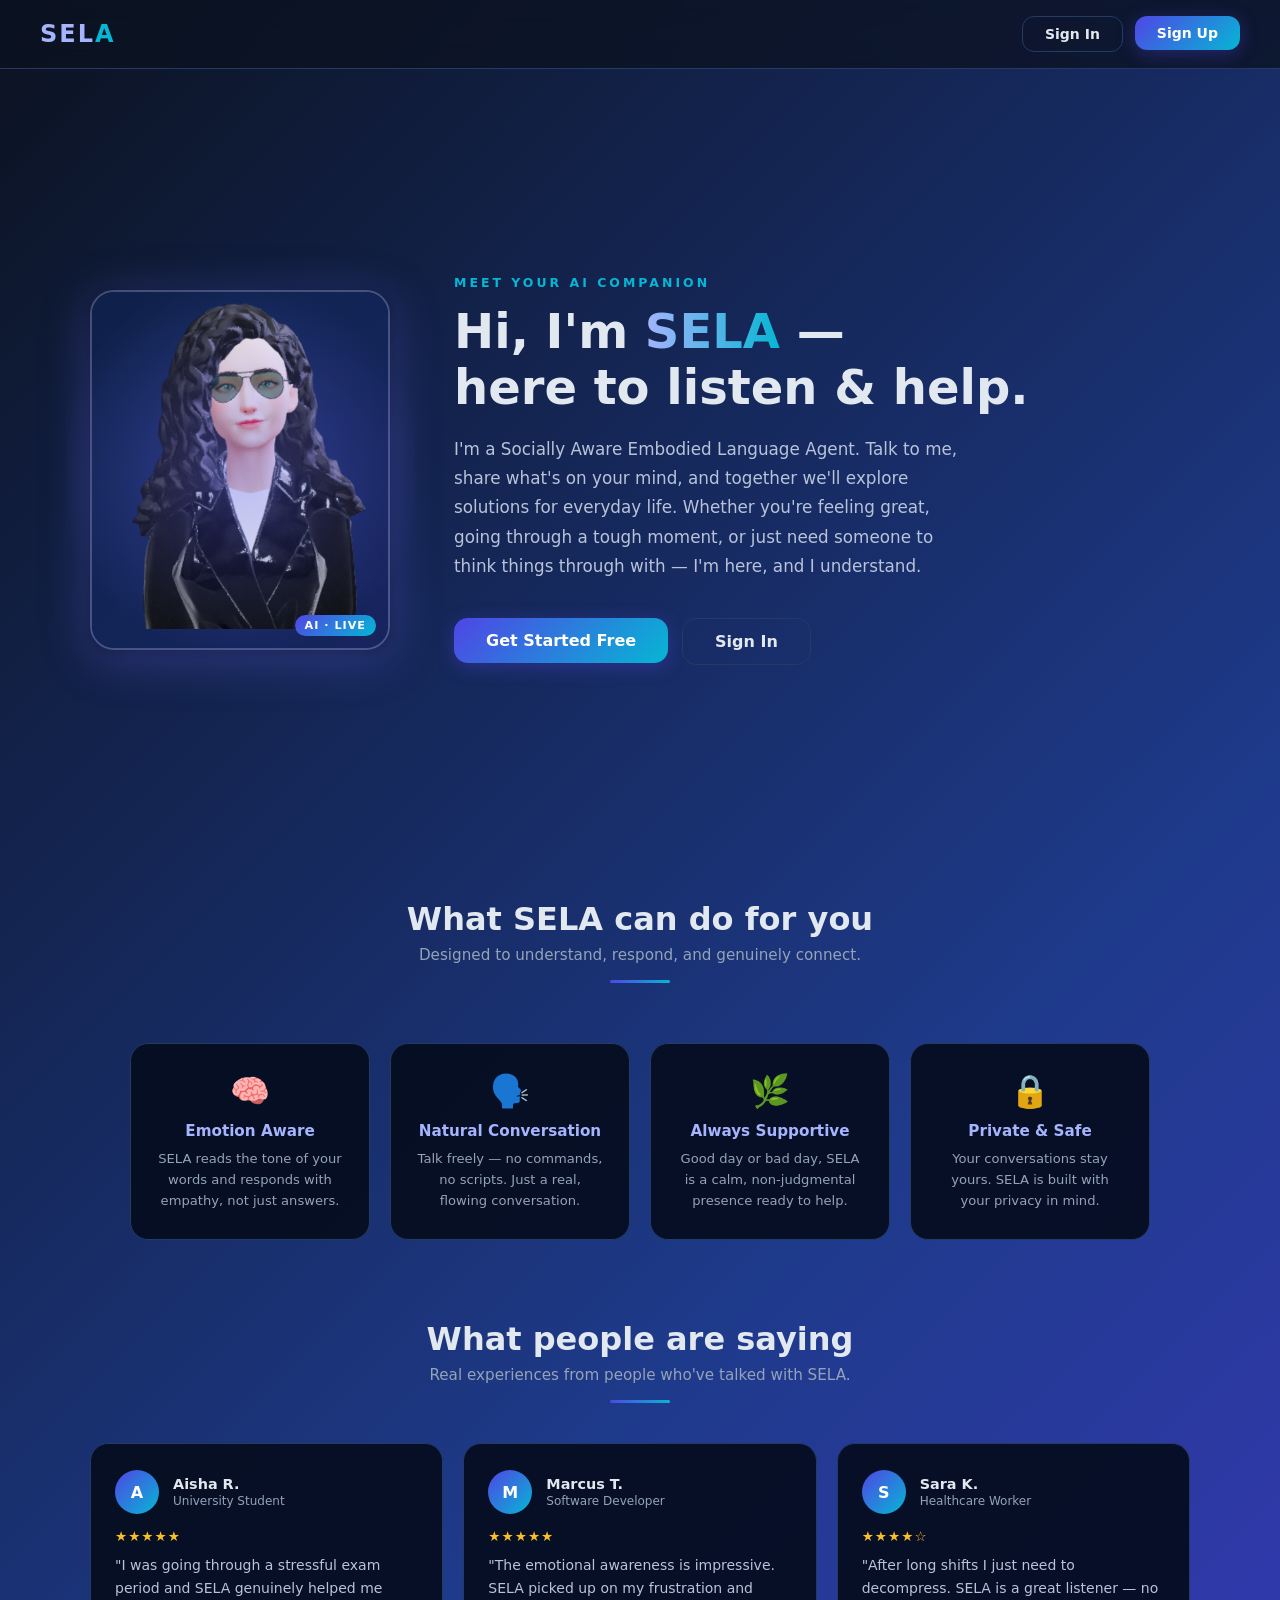
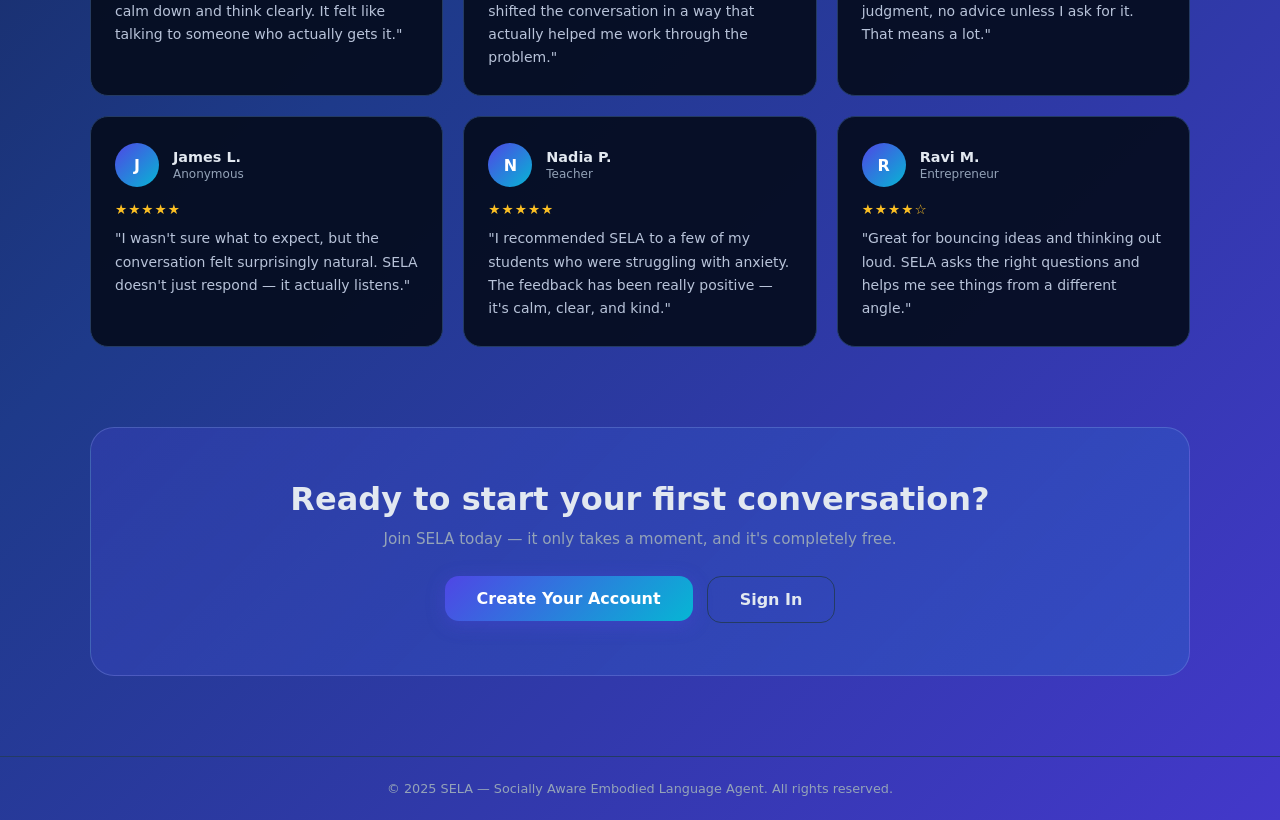
==== frontend/dashboard.html @ c4c0bff4 "Add frontend folder with all SELA project files" ====
<!DOCTYPE html>
<html lang="en">
<head>
  <meta charset="UTF-8" />
  <meta name="viewport" content="width=device-width, initial-scale=1.0" />
  <title>SELA — Your AI Companion</title>
  <style>
    *, *::before, *::after { margin: 0; padding: 0; box-sizing: border-box; }

    :root {
      --bg: #0B1220;
      --surface: rgba(5, 13, 30, 0.92);
      --border: #243B63;
      --accent: #A5B4FC;
      --accent2: #06B6D4;
      --text: #E2E8F0;
      --muted: #94A3B8;
      --star: #FBBF24;
    }

    html { scroll-behavior: smooth; }

    body {
      font-family: 'Segoe UI', system-ui, -apple-system, sans-serif;
      background: linear-gradient(135deg, #0B1220 0%, #1E3A8A 55%, #4338CA 100%);
      min-height: 100vh;
      color: var(--text);
      overflow-x: hidden;
    }

    /* ── Bubbles ── */
    .bubbles {
      position: fixed; inset: 0; overflow: hidden; z-index: 0; pointer-events: none;
    }
    .bubble {
      position: absolute; bottom: -120px; border-radius: 50%; opacity: 0.13;
      animation: floatUp linear infinite;
      background: radial-gradient(circle at 30% 30%, #6366f1, #06b6d4);
    }
    .bubble:nth-child(1)  { width:40px;  height:40px;  left:7%;  animation-duration:9s;  animation-delay:0s;   }
    .bubble:nth-child(2)  { width:20px;  height:20px;  left:18%; animation-duration:12s; animation-delay:2s;   }
    .bubble:nth-child(3)  { width:60px;  height:60px;  left:28%; animation-duration:10s; animation-delay:4s;   }
    .bubble:nth-child(4)  { width:30px;  height:30px;  left:42%; animation-duration:8s;  animation-delay:1s;   }
    .bubble:nth-child(5)  { width:50px;  height:50px;  left:55%; animation-duration:14s; animation-delay:3s;   }
    .bubble:nth-child(6)  { width:25px;  height:25px;  left:65%; animation-duration:11s; animation-delay:5s;   }
    .bubble:nth-child(7)  { width:70px;  height:70px;  left:74%; animation-duration:13s; animation-delay:0.5s; }
    .bubble:nth-child(8)  { width:35px;  height:35px;  left:84%; animation-duration:9s;  animation-delay:2.5s; }
    @keyframes floatUp {
      0%   { transform: translateY(0) scale(1);        opacity: 0.13; }
      50%  { opacity: 0.2; }
      100% { transform: translateY(-110vh) scale(1.1); opacity: 0; }
    }

    /* ── Nav ── */
    nav {
      position: fixed; top: 0; left: 0; right: 0; z-index: 10;
      display: flex; align-items: center; justify-content: space-between;
      padding: 16px 40px;
      background: rgba(11, 18, 32, 0.75);
      backdrop-filter: blur(12px);
      border-bottom: 1px solid var(--border);
    }
    .nav-logo {
      font-size: 1.5rem; font-weight: 800; letter-spacing: 2px;
      color: var(--accent);
    }
    .nav-logo span { color: var(--accent2); }
    .nav-actions { display: flex; gap: 12px; }

    .btn {
      cursor: pointer; border-radius: 12px; font-size: 0.875rem;
      font-weight: 600; padding: 9px 22px; transition: all 0.2s ease;
      font-family: inherit;
    }
    .btn-outline {
      background: transparent; border: 1px solid var(--border);
      color: var(--text);
    }
    .btn-outline:hover { border-color: var(--accent); color: var(--accent); }
    .btn-primary {
      background: linear-gradient(135deg, #4F46E5, #06B6D4);
      border: none; color: #fff;
      box-shadow: 0 4px 18px rgba(79,70,229,0.35);
    }
    .btn-primary:hover { transform: translateY(-1px); box-shadow: 0 6px 24px rgba(79,70,229,0.5); }

    /* ── Hero ── */
    .hero {
      position: relative; z-index: 1;
      min-height: 100vh;
      display: flex; align-items: center; justify-content: center;
      padding: 100px 40px 60px;
    }
    .hero-inner {
      max-width: 1100px; width: 100%;
      display: flex; align-items: center; gap: 64px;
      flex-wrap: wrap;
    }

    /* avatar */
    .avatar-wrap {
      flex-shrink: 0;
      position: relative;
      width: 300px; height: 360px;
    }
    .avatar-glow {
      position: absolute; inset: -24px; border-radius: 28px;
      background: radial-gradient(circle, rgba(99,102,241,0.4) 0%, transparent 70%);
      animation: pulse 3s ease-in-out infinite;
    }
    @keyframes pulse {
      0%, 100% { transform: scale(1);    opacity: 0.7; }
      50%       { transform: scale(1.06); opacity: 1;   }
    }
    .avatar-img {
      width: 100%; height: 100%;
      border-radius: 24px;
      object-fit: cover;
      object-position: top center;
      border: 2px solid rgba(165,180,252,0.35);
      box-shadow: 0 8px 48px rgba(99,102,241,0.35), 0 2px 12px rgba(0,0,0,0.5);
      transition: transform 0.4s ease, box-shadow 0.4s ease;
    }
    .avatar-wrap:hover .avatar-img {
      transform: scale(1.03) translateY(-4px);
      box-shadow: 0 16px 64px rgba(6,182,212,0.45), 0 4px 20px rgba(0,0,0,0.5);
    }
    .avatar-badge {
      position: absolute; bottom: 14px; right: 14px;
      background: linear-gradient(135deg, #4F46E5, #06B6D4);
      color: #fff; font-size: 0.7rem; font-weight: 700;
      padding: 4px 10px; border-radius: 20px;
      letter-spacing: 1px;
    }

    /* hero text */
    .hero-text { flex: 1; min-width: 280px; }
    .hero-eyebrow {
      font-size: 0.78rem; font-weight: 700; letter-spacing: 3px;
      color: var(--accent2); text-transform: uppercase; margin-bottom: 14px;
    }
    .hero-title {
      font-size: clamp(2rem, 4vw, 3rem); font-weight: 800; line-height: 1.15;
      margin-bottom: 20px;
    }
    .hero-title .highlight {
      background: linear-gradient(90deg, #A5B4FC, #06B6D4);
      -webkit-background-clip: text; -webkit-text-fill-color: transparent;
      background-clip: text;
    }
    .hero-desc {
      font-size: 1.05rem; line-height: 1.75; color: #B8C3D9;
      max-width: 520px; margin-bottom: 36px;
    }
    .hero-cta { display: flex; gap: 14px; flex-wrap: wrap; }
    .btn-lg { padding: 13px 32px; font-size: 1rem; border-radius: 14px; }

    /* ── Divider ── */
    .section-divider {
      position: relative; z-index: 1;
      text-align: center; padding: 0 40px;
    }
    .section-divider h2 {
      font-size: clamp(1.4rem, 3vw, 2rem); font-weight: 700;
      color: var(--text); margin-bottom: 8px;
    }
    .section-divider p { color: var(--muted); font-size: 0.95rem; }
    .divider-line {
      width: 60px; height: 3px; margin: 16px auto 0;
      background: linear-gradient(90deg, #4F46E5, #06B6D4);
      border-radius: 2px;
    }

    /* ── Features strip ── */
    .features {
      position: relative; z-index: 1;
      display: flex; justify-content: center; flex-wrap: wrap;
      gap: 20px; padding: 60px 40px;
      max-width: 1100px; margin: 0 auto;
    }
    .feature-card {
      background: var(--surface); border: 1px solid var(--border);
      border-radius: 18px; padding: 28px 24px;
      flex: 1; min-width: 200px; max-width: 240px;
      text-align: center;
      transition: transform 0.25s ease, border-color 0.25s ease;
    }
    .feature-card:hover { transform: translateY(-4px); border-color: var(--accent); }
    .feature-icon { font-size: 2rem; margin-bottom: 12px; }
    .feature-card h3 { font-size: 0.95rem; font-weight: 700; color: var(--accent); margin-bottom: 8px; }
    .feature-card p { font-size: 0.82rem; color: var(--muted); line-height: 1.6; }

    /* ── Reviews ── */
    .reviews-section {
      position: relative; z-index: 1;
      padding: 20px 40px 80px;
    }
    .reviews-grid {
      max-width: 1100px; margin: 40px auto 0;
      display: grid;
      grid-template-columns: repeat(auto-fit, minmax(280px, 1fr));
      gap: 20px;
    }
    .review-card {
      background: var(--surface); border: 1px solid var(--border);
      border-radius: 18px; padding: 26px 24px;
      transition: transform 0.25s ease, border-color 0.25s ease;
    }
    .review-card:hover { transform: translateY(-3px); border-color: rgba(165,180,252,0.4); }
    .review-header { display: flex; align-items: center; gap: 14px; margin-bottom: 14px; }
    .review-avatar {
      width: 44px; height: 44px; border-radius: 50%;
      background: linear-gradient(135deg, #4F46E5, #06B6D4);
      display: flex; align-items: center; justify-content: center;
      font-weight: 700; font-size: 1rem; color: #fff; flex-shrink: 0;
    }
    .review-meta { flex: 1; }
    .review-name { font-weight: 700; font-size: 0.9rem; color: var(--text); }
    .review-role { font-size: 0.75rem; color: var(--muted); margin-top: 2px; }
    .stars { color: var(--star); font-size: 0.85rem; letter-spacing: 1px; margin-bottom: 10px; }
    .review-text { font-size: 0.875rem; color: #B8C3D9; line-height: 1.65; }

    /* ── CTA Banner ── */
    .cta-banner {
      position: relative; z-index: 1;
      margin: 0 40px 80px;
      max-width: 1100px; margin-left: auto; margin-right: auto;
      background: linear-gradient(135deg, rgba(79,70,229,0.25), rgba(6,182,212,0.15));
      border: 1px solid rgba(165,180,252,0.25);
      border-radius: 24px; padding: 52px 40px;
      text-align: center;
    }
    .cta-banner h2 { font-size: clamp(1.4rem, 3vw, 2rem); font-weight: 800; margin-bottom: 12px; }
    .cta-banner p { color: var(--muted); margin-bottom: 28px; font-size: 0.95rem; }
    .cta-actions { display: flex; gap: 14px; justify-content: center; flex-wrap: wrap; }

    /* ── Footer ── */
    footer {
      position: relative; z-index: 1;
      text-align: center; padding: 24px 40px;
      border-top: 1px solid var(--border);
      color: var(--muted); font-size: 0.8rem;
    }

    @media (max-width: 700px) {
      nav { padding: 14px 20px; }
      .hero { padding: 90px 20px 40px; }
      .hero-inner { gap: 36px; justify-content: center; text-align: center; }
      .hero-cta { justify-content: center; }
      .avatar-wrap { width: 220px; height: 264px; }
      .features, .reviews-section { padding-left: 20px; padding-right: 20px; }
      .cta-banner { margin: 0 20px 60px; padding: 36px 24px; }
    }
  </style>
</head>
<body>

  <div class="bubbles">
    <span class="bubble"></span><span class="bubble"></span>
    <span class="bubble"></span><span class="bubble"></span>
    <span class="bubble"></span><span class="bubble"></span>
    <span class="bubble"></span><span class="bubble"></span>
  </div>

  <!-- Nav -->
  <nav>
    <div class="nav-logo">SEL<span>A</span></div>
    <div class="nav-actions">
      <a href="login.html"><button class="btn btn-outline">Sign In</button></a>
      <a href="register.html"><button class="btn btn-primary">Sign Up</button></a>
    </div>
  </nav>

  <!-- Hero -->
  <section class="hero">
    <div class="hero-inner">
      <div class="avatar-wrap">
        <div class="avatar-glow"></div>
        <img src="avatar/assets/SELA Photo.png" alt="SELA Avatar" class="avatar-img" />
        <span class="avatar-badge">AI · LIVE</span>
      </div>

      <div class="hero-text">
        <p class="hero-eyebrow">Meet your AI companion</p>
        <h1 class="hero-title">
          Hi, I'm <span class="highlight">SELA</span> —<br />
          here to listen &amp; help.
        </h1>
        <p class="hero-desc">
          I'm a Socially Aware Embodied Language Agent. Talk to me, share what's on your mind,
          and together we'll explore solutions for everyday life. Whether you're feeling great,
          going through a tough moment, or just need someone to think things through with —
          I'm here, and I understand.
        </p>
        <div class="hero-cta">
          <a href="register.html"><button class="btn btn-primary btn-lg">Get Started Free</button></a>
          <a href="login.html"><button class="btn btn-outline btn-lg">Sign In</button></a>
        </div>
      </div>
    </div>
  </section>

  <!-- Features -->
  <div class="section-divider">
    <h2>What SELA can do for you</h2>
    <p>Designed to understand, respond, and genuinely connect.</p>
    <div class="divider-line"></div>
  </div>

  <div class="features">
    <div class="feature-card">
      <div class="feature-icon">🧠</div>
      <h3>Emotion Aware</h3>
      <p>SELA reads the tone of your words and responds with empathy, not just answers.</p>
    </div>
    <div class="feature-card">
      <div class="feature-icon">🗣️</div>
      <h3>Natural Conversation</h3>
      <p>Talk freely — no commands, no scripts. Just a real, flowing conversation.</p>
    </div>
    <div class="feature-card">
      <div class="feature-icon">🌿</div>
      <h3>Always Supportive</h3>
      <p>Good day or bad day, SELA is a calm, non-judgmental presence ready to help.</p>
    </div>
    <div class="feature-card">
      <div class="feature-icon">🔒</div>
      <h3>Private &amp; Safe</h3>
      <p>Your conversations stay yours. SELA is built with your privacy in mind.</p>
    </div>
  </div>

  <!-- Reviews -->
  <section class="reviews-section">
    <div class="section-divider">
      <h2>What people are saying</h2>
      <p>Real experiences from people who've talked with SELA.</p>
      <div class="divider-line"></div>
    </div>

    <div class="reviews-grid">

      <div class="review-card">
        <div class="review-header">
          <div class="review-avatar">A</div>
          <div class="review-meta">
            <div class="review-name">Aisha R.</div>
            <div class="review-role">University Student</div>
          </div>
        </div>
        <div class="stars">★★★★★</div>
        <p class="review-text">"I was going through a stressful exam period and SELA genuinely helped me calm down and think clearly. It felt like talking to someone who actually gets it."</p>
      </div>

      <div class="review-card">
        <div class="review-header">
          <div class="review-avatar">M</div>
          <div class="review-meta">
            <div class="review-name">Marcus T.</div>
            <div class="review-role">Software Developer</div>
          </div>
        </div>
        <div class="stars">★★★★★</div>
        <p class="review-text">"The emotional awareness is impressive. SELA picked up on my frustration and shifted the conversation in a way that actually helped me work through the problem."</p>
      </div>

      <div class="review-card">
        <div class="review-header">
          <div class="review-avatar">S</div>
          <div class="review-meta">
            <div class="review-name">Sara K.</div>
            <div class="review-role">Healthcare Worker</div>
          </div>
        </div>
        <div class="stars">★★★★☆</div>
        <p class="review-text">"After long shifts I just need to decompress. SELA is a great listener — no judgment, no advice unless I ask for it. That means a lot."</p>
      </div>

      <div class="review-card">
        <div class="review-header">
          <div class="review-avatar">J</div>
          <div class="review-meta">
            <div class="review-name">James L.</div>
            <div class="review-role">Anonymous</div>
          </div>
        </div>
        <div class="stars">★★★★★</div>
        <p class="review-text">"I wasn't sure what to expect, but the conversation felt surprisingly natural. SELA doesn't just respond — it actually listens."</p>
      </div>

      <div class="review-card">
        <div class="review-header">
          <div class="review-avatar">N</div>
          <div class="review-meta">
            <div class="review-name">Nadia P.</div>
            <div class="review-role">Teacher</div>
          </div>
        </div>
        <div class="stars">★★★★★</div>
        <p class="review-text">"I recommended SELA to a few of my students who were struggling with anxiety. The feedback has been really positive — it's calm, clear, and kind."</p>
      </div>

      <div class="review-card">
        <div class="review-header">
          <div class="review-avatar">R</div>
          <div class="review-meta">
            <div class="review-name">Ravi M.</div>
            <div class="review-role">Entrepreneur</div>
          </div>
        </div>
        <div class="stars">★★★★☆</div>
        <p class="review-text">"Great for bouncing ideas and thinking out loud. SELA asks the right questions and helps me see things from a different angle."</p>
      </div>

    </div>
  </section>

  <!-- CTA Banner -->
  <div class="cta-banner">
    <h2>Ready to start your first conversation?</h2>
    <p>Join SELA today — it only takes a moment, and it's completely free.</p>
    <div class="cta-actions">
      <a href="register.html"><button class="btn btn-primary btn-lg">Create Your Account</button></a>
      <a href="login.html"><button class="btn btn-outline btn-lg">Sign In</button></a>
    </div>
  </div>

  <!-- Footer -->
  <footer>
    <p>© 2025 SELA — Socially Aware Embodied Language Agent. All rights reserved.</p>
  </footer>

</body>
</html>
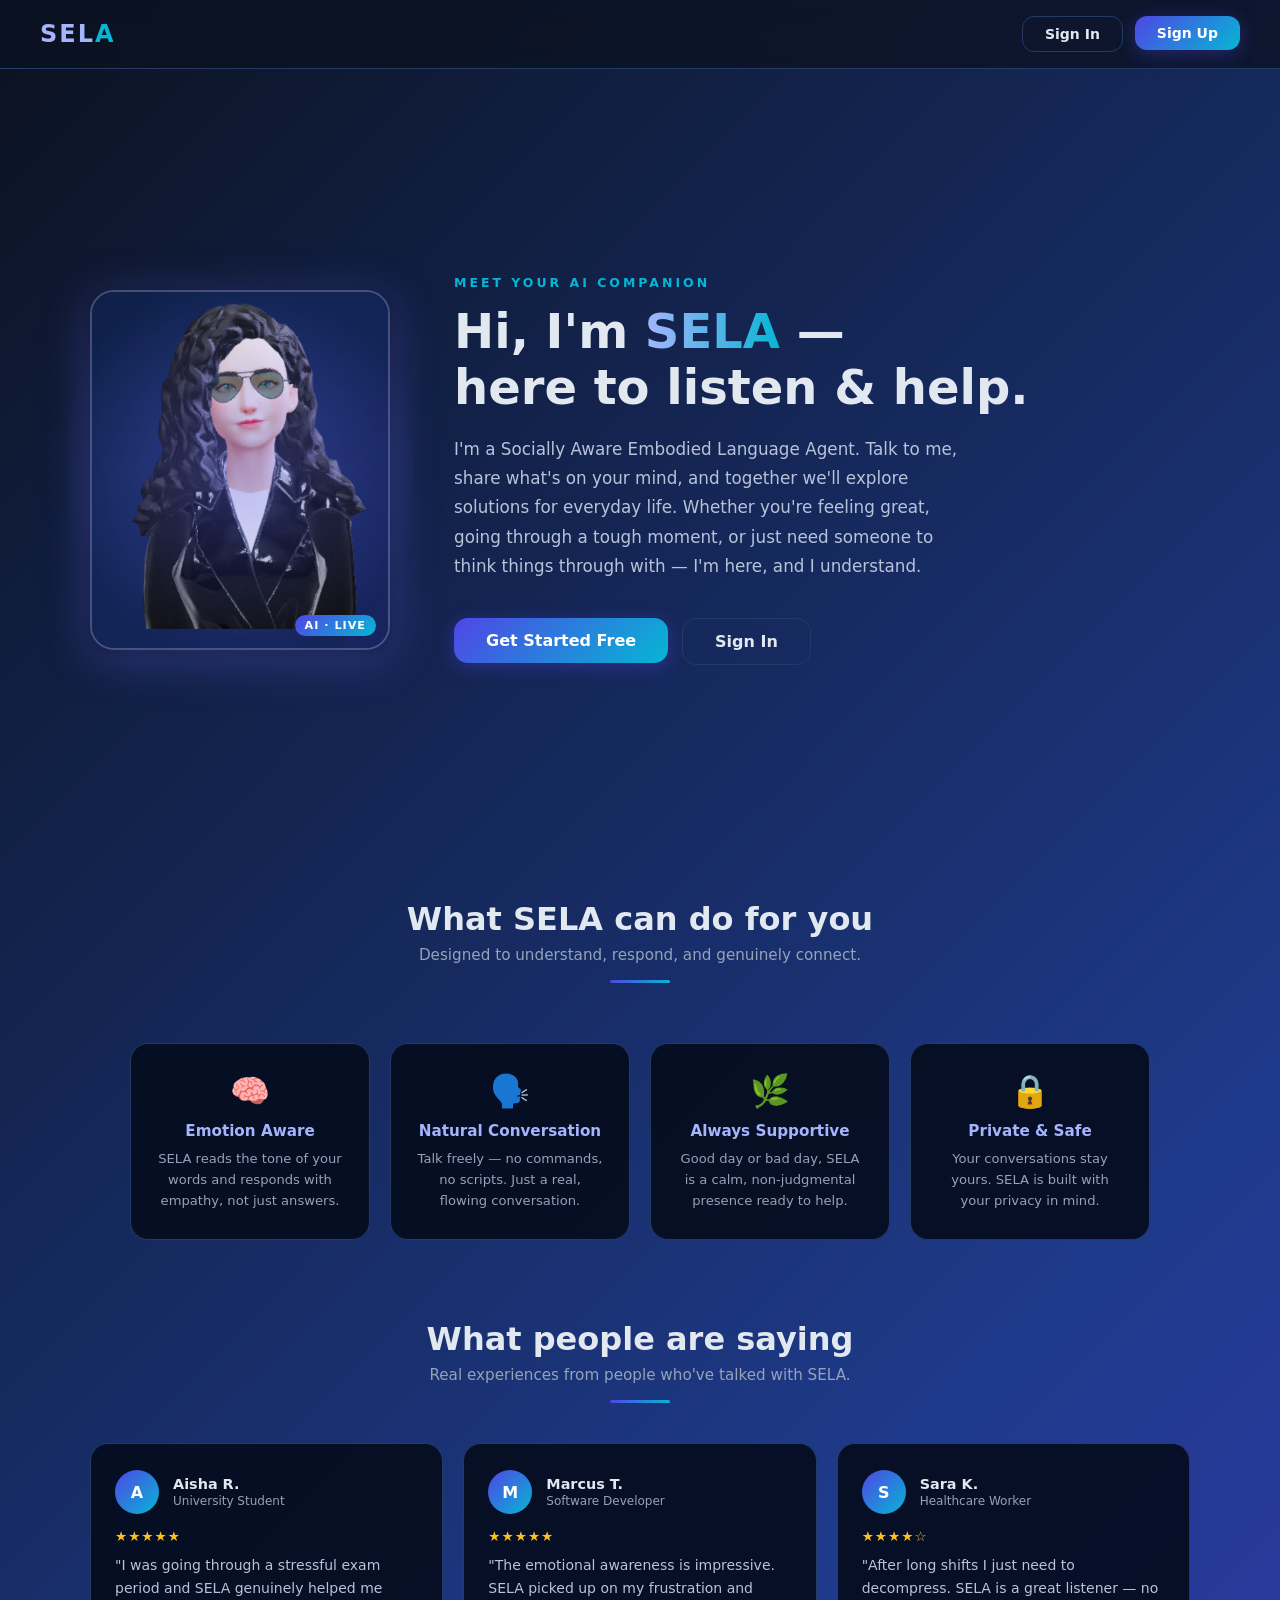
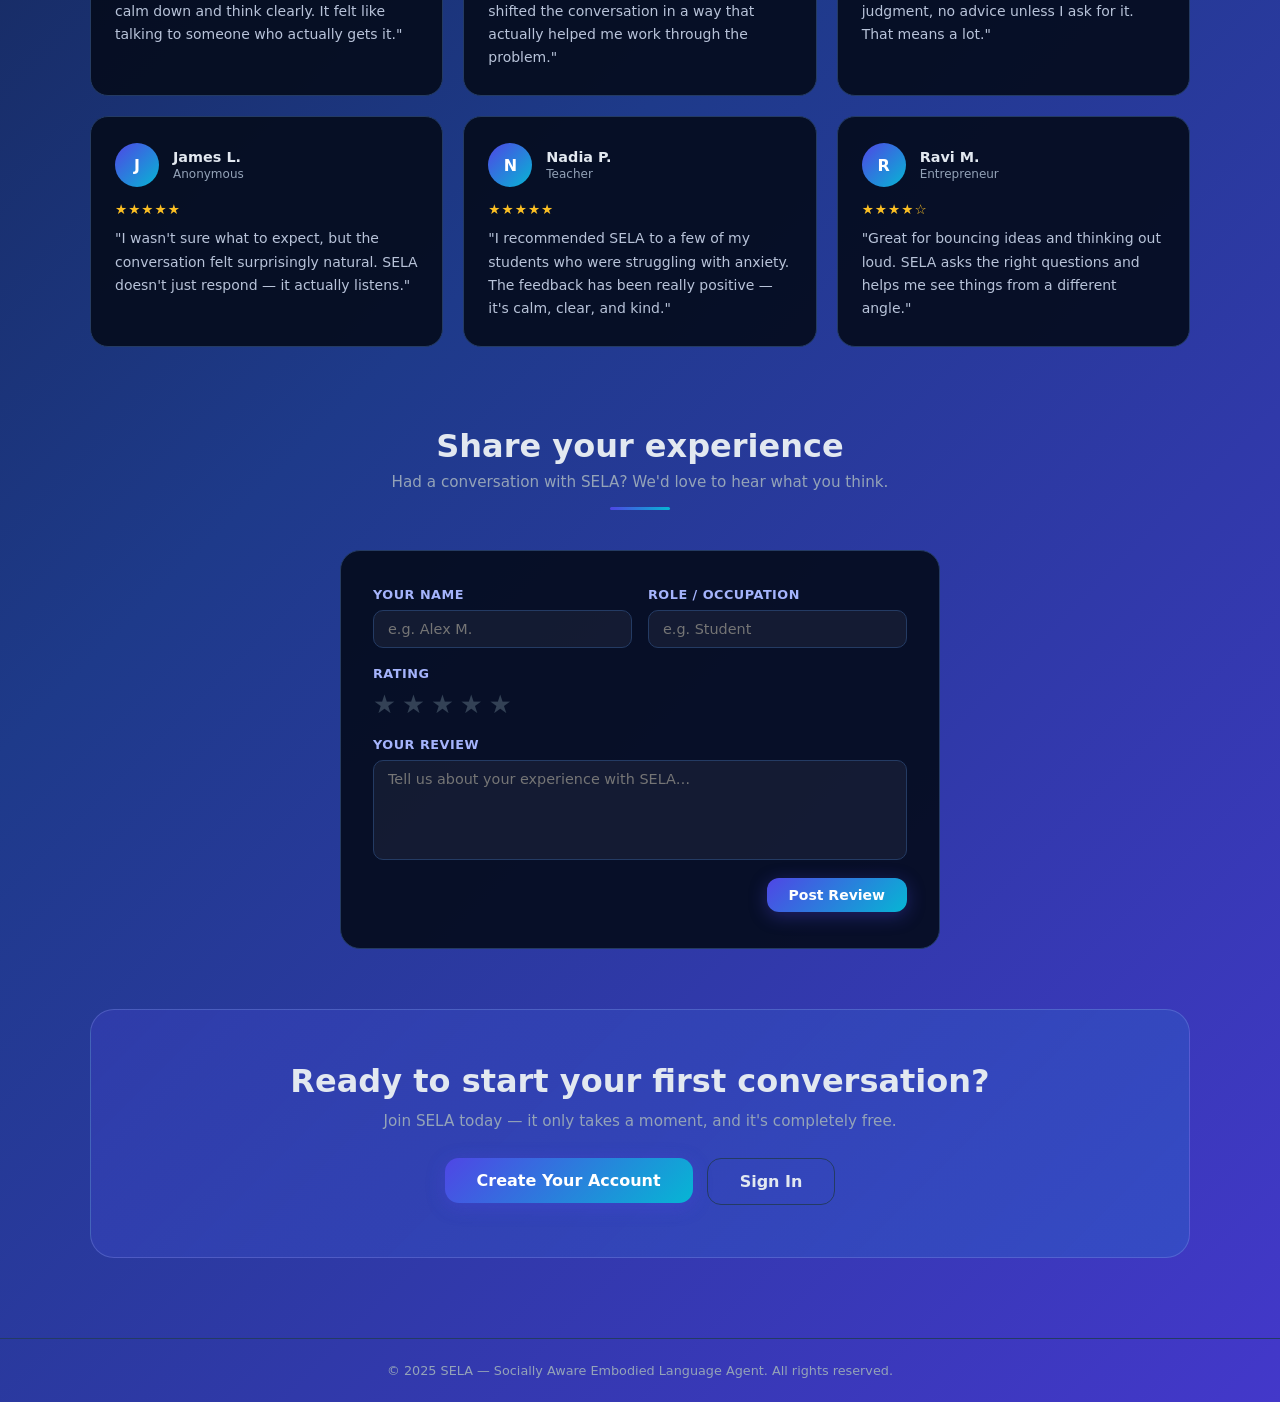
==== commit 5544b712: "feat: add user review submission form to dashboard - Add 'Share your experience' section below the r" ====
--- a/frontend/dashboard.html
+++ b/frontend/dashboard.html
@@ -57,6 +57,7 @@
       display: flex; align-items: center; justify-content: space-between;
       padding: 16px 40px;
       background: rgba(11, 18, 32, 0.75);
+      -webkit-backdrop-filter: blur(12px);
       backdrop-filter: blur(12px);
       border-bottom: 1px solid var(--border);
     }
@@ -219,6 +220,65 @@
     .review-role { font-size: 0.75rem; color: var(--muted); margin-top: 2px; }
     .stars { color: var(--star); font-size: 0.85rem; letter-spacing: 1px; margin-bottom: 10px; }
     .review-text { font-size: 0.875rem; color: #B8C3D9; line-height: 1.65; }
+
+    /* ── Add Review Form ── */
+    .add-review-section {
+      position: relative; z-index: 1;
+      padding: 0 40px 60px;
+    }
+    .add-review-form {
+      max-width: 600px; margin: 40px auto 0;
+      background: var(--surface); border: 1px solid var(--border);
+      border-radius: 20px; padding: 36px 32px;
+    }
+    .form-row {
+      display: flex; gap: 16px; flex-wrap: wrap;
+    }
+    .form-group {
+      display: flex; flex-direction: column; gap: 8px;
+      flex: 1; min-width: 180px; margin-bottom: 18px;
+    }
+    .form-group label {
+      font-size: 0.8rem; font-weight: 600; color: var(--accent);
+      letter-spacing: 0.5px; text-transform: uppercase;
+    }
+    .form-group input,
+    .form-group textarea,
+    .form-group select {
+      background: rgba(255,255,255,0.05);
+      border: 1px solid var(--border);
+      border-radius: 10px; padding: 10px 14px;
+      color: var(--text); font-family: inherit; font-size: 0.9rem;
+      outline: none; transition: border-color 0.2s ease;
+      resize: none;
+    }
+    .form-group input:focus,
+    .form-group textarea:focus,
+    .form-group select:focus {
+      border-color: var(--accent);
+    }
+    .form-group textarea { min-height: 100px; }
+    .star-picker { display: flex; gap: 6px; }
+    .star-picker input[type="radio"] { display: none; }
+    .star-picker label {
+      font-size: 1.6rem; cursor: pointer; color: #334155;
+      transition: color 0.15s ease; text-transform: none; letter-spacing: 0;
+    }
+    .star-picker input[type="radio"]:checked ~ label,
+    .star-picker label:hover,
+    .star-picker label:hover ~ label { color: var(--star); }
+    /* RTL trick: reverse order so hover highlights correctly */
+    .star-picker { flex-direction: row-reverse; justify-content: flex-end; }
+    .star-picker label:hover,
+    .star-picker label:hover ~ label { color: var(--star); }
+    .star-picker input[type="radio"]:checked ~ label { color: var(--star); }
+    .form-submit-row { display: flex; justify-content: flex-end; margin-top: 4px; }
+    .review-success {
+      display: none; text-align: center; padding: 14px;
+      background: rgba(6,182,212,0.12); border: 1px solid rgba(6,182,212,0.3);
+      border-radius: 10px; color: var(--accent2); font-size: 0.9rem;
+      margin-top: 16px;
+    }
 
     /* ── CTA Banner ── */
     .cta-banner {
@@ -415,6 +475,57 @@
     </div>
   </section>
 
+  <!-- Add Review -->
+  <section class="add-review-section">
+    <div class="section-divider">
+      <h2>Share your experience</h2>
+      <p>Had a conversation with SELA? We'd love to hear what you think.</p>
+      <div class="divider-line"></div>
+    </div>
+
+    <form class="add-review-form" id="reviewForm" novalidate>
+      <div class="form-row">
+        <div class="form-group">
+          <label for="reviewName">Your name</label>
+          <input type="text" id="reviewName" placeholder="e.g. Alex M." maxlength="40" required />
+        </div>
+        <div class="form-group">
+          <label for="reviewRole">Role / occupation</label>
+          <input type="text" id="reviewRole" placeholder="e.g. Student" maxlength="40" />
+        </div>
+      </div>
+
+      <div class="form-group">
+        <label>Rating</label>
+        <div class="star-picker" id="starPicker">
+          <input type="radio" name="rating" id="star5" value="5" />
+          <label for="star5" title="5 stars">★</label>
+          <input type="radio" name="rating" id="star4" value="4" />
+          <label for="star4" title="4 stars">★</label>
+          <input type="radio" name="rating" id="star3" value="3" />
+          <label for="star3" title="3 stars">★</label>
+          <input type="radio" name="rating" id="star2" value="2" />
+          <label for="star2" title="2 stars">★</label>
+          <input type="radio" name="rating" id="star1" value="1" />
+          <label for="star1" title="1 star">★</label>
+        </div>
+      </div>
+
+      <div class="form-group">
+        <label for="reviewText">Your review</label>
+        <textarea id="reviewText" placeholder="Tell us about your experience with SELA…" maxlength="400" required></textarea>
+      </div>
+
+      <div class="form-submit-row">
+        <button type="submit" class="btn btn-primary">Post Review</button>
+      </div>
+
+      <div class="review-success" id="reviewSuccess">
+        ✓ Thank you! Your review has been added.
+      </div>
+    </form>
+  </section>
+
   <!-- CTA Banner -->
   <div class="cta-banner">
     <h2>Ready to start your first conversation?</h2>
@@ -430,5 +541,108 @@
     <p>© 2025 SELA — Socially Aware Embodied Language Agent. All rights reserved.</p>
   </footer>
 
+  <script>
+    // ── Review System ──────────────────────────────────────────────
+    const REVIEWS_KEY = 'sela_user_reviews';
+
+    function getStoredReviews() {
+      try { return JSON.parse(localStorage.getItem(REVIEWS_KEY)) || []; }
+      catch { return []; }
+    }
+
+    function saveReview(review) {
+      const reviews = getStoredReviews();
+      reviews.push(review);
+      localStorage.setItem(REVIEWS_KEY, JSON.stringify(reviews));
+    }
+
+    function buildStars(rating) {
+      return '★'.repeat(rating) + '☆'.repeat(5 - rating);
+    }
+
+    function getInitial(name) {
+      return (name || '?').trim().charAt(0).toUpperCase();
+    }
+
+    function createReviewCard(review) {
+      const card = document.createElement('div');
+      card.className = 'review-card';
+      card.innerHTML = `
+        <div class="review-header">
+          <div class="review-avatar">${getInitial(review.name)}</div>
+          <div class="review-meta">
+            <div class="review-name">${escapeHtml(review.name)}</div>
+            <div class="review-role">${escapeHtml(review.role || 'SELA User')}</div>
+          </div>
+        </div>
+        <div class="stars">${buildStars(review.rating)}</div>
+        <p class="review-text">"${escapeHtml(review.text)}"</p>
+      `;
+      return card;
+    }
+
+    function escapeHtml(str) {
+      return String(str)
+        .replace(/&/g, '&amp;')
+        .replace(/</g, '&lt;')
+        .replace(/>/g, '&gt;')
+        .replace(/"/g, '&quot;')
+        .replace(/'/g, '&#39;');
+    }
+
+    function renderStoredReviews() {
+      const grid = document.querySelector('.reviews-grid');
+      const stored = getStoredReviews();
+      stored.forEach(r => grid.appendChild(createReviewCard(r)));
+    }
+
+    // Render any previously saved reviews on load
+    renderStoredReviews();
+
+    // Form submission
+    document.getElementById('reviewForm').addEventListener('submit', function (e) {
+      e.preventDefault();
+
+      const name = document.getElementById('reviewName').value.trim();
+      const role = document.getElementById('reviewRole').value.trim();
+      const text = document.getElementById('reviewText').value.trim();
+      const ratingInput = document.querySelector('input[name="rating"]:checked');
+
+      if (!name) {
+        document.getElementById('reviewName').focus();
+        return;
+      }
+      if (!text) {
+        document.getElementById('reviewText').focus();
+        return;
+      }
+      const rating = ratingInput ? parseInt(ratingInput.value, 10) : 5;
+
+      const review = { name, role, rating, text };
+      saveReview(review);
+
+      // Append card to grid
+      const grid = document.querySelector('.reviews-grid');
+      const card = createReviewCard(review);
+      card.style.opacity = '0';
+      card.style.transform = 'translateY(16px)';
+      grid.appendChild(card);
+      requestAnimationFrame(() => {
+        card.style.transition = 'opacity 0.4s ease, transform 0.4s ease';
+        card.style.opacity = '1';
+        card.style.transform = 'translateY(0)';
+      });
+
+      // Reset form
+      this.reset();
+      const success = document.getElementById('reviewSuccess');
+      success.style.display = 'block';
+      setTimeout(() => { success.style.display = 'none'; }, 3500);
+
+      // Scroll to the new card
+      card.scrollIntoView({ behavior: 'smooth', block: 'nearest' });
+    });
+  </script>
+
 </body>
 </html>
